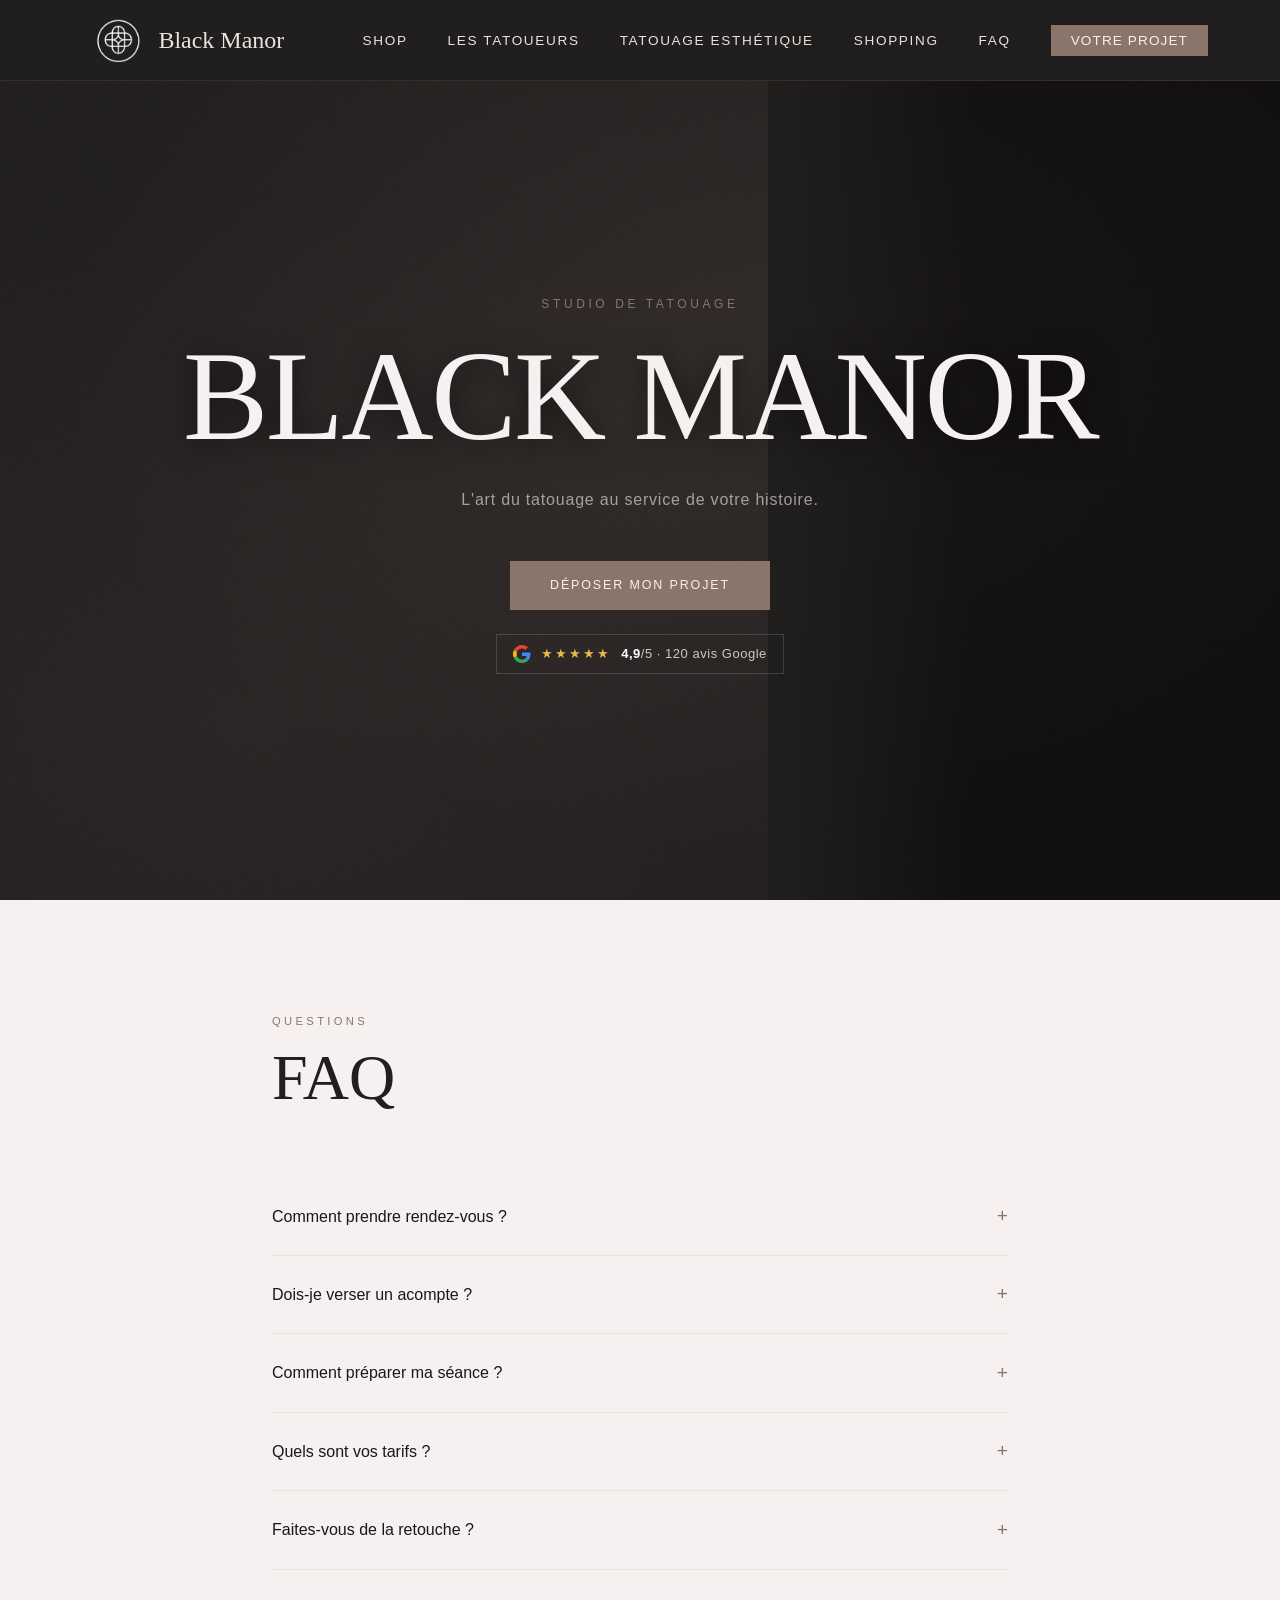
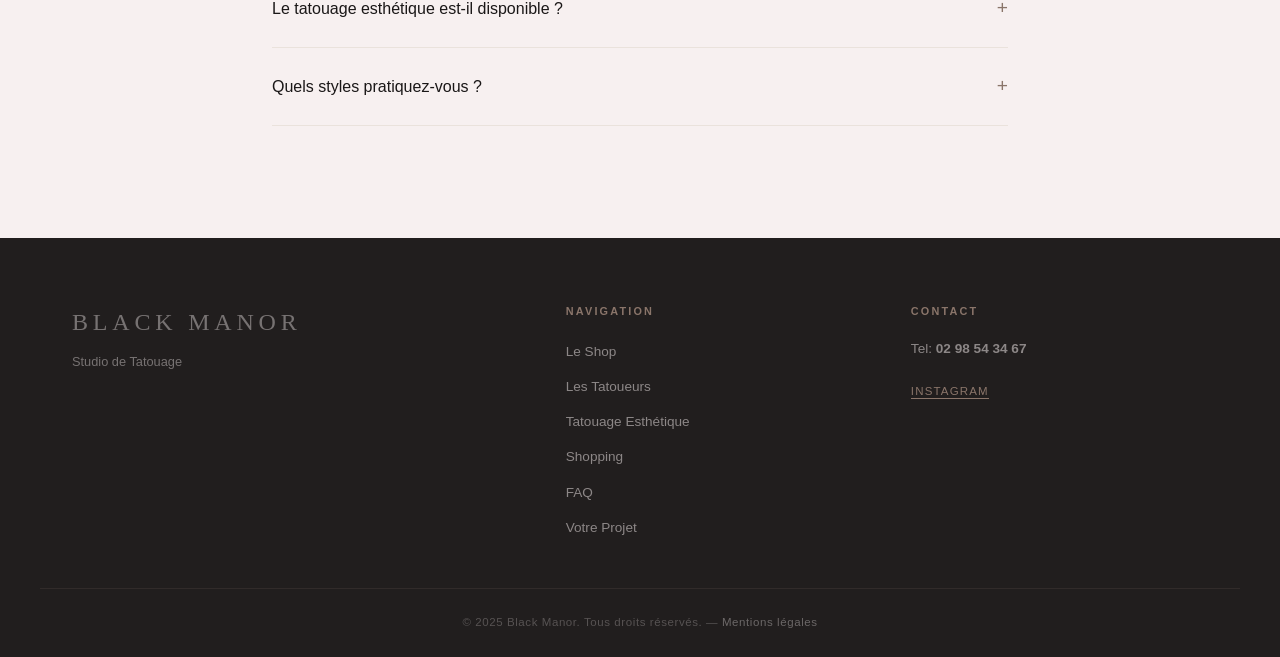
==== index.html @ 5462206b "correction index" ====
<!doctype html>
<html lang="fr">
  <head>
    <meta charset="UTF-8" />
    <meta name="viewport" content="width=device-width, initial-scale=1.0" />
    <title>Black Manor — Studio de Tatouage</title>
    <link rel="stylesheet" href="css/accueil.css" />
    <link rel="stylesheet" href="css/rating_index.css" />
    <link rel="stylesheet" href="css/faq.css" />
  </head>
  <body>
    <!-- NAVIGATION -->
    <header class="site-header">
      <nav class="navbar">
        <a href="#" class="logo">
          <img src="img/logo_tattoo.png" alt="logo" />
          <span>Black Manor</span>
        </a>
        <button class="burger" id="burger" aria-label="Menu">
          <span></span><span></span><span></span>
        </button>
        <ul class="nav-links" id="navLinks">
          <li><a href="pages/shop.html">Shop</a></li>
          <li>
            <a href="pages/artistes.html"
              >Les Tatoueurs <span class="arrow"></span
            ></a>
          </li>
          <li>
            <a href="pages/tats_esthetique.html"
              >Tatouage Esthétique <span class="arrow"></span
            ></a>
          </li>
          <li><a href="pages/shopping.html">Shopping</a></li>
          <li><a href="pages/faq.html">FAQ</a></li>
          <li>
            <a
              href="https://docs.google.com/forms/d/15QUQzQfMN9fujczWWhRgRu3iLxSu_pU35bTiFHL40kU/viewform
"
              class="nav-cta"
              >Votre Projet</a
            >
          </li>
        </ul>
      </nav>
    </header>

    <!-- HERO -->
    <section class="hero">
      <div class="hero-bg"></div>
      <div class="hero-image">
        <img src="/img/img_ex.png" alt="Tatouage Black Manor" />
      </div>
      <div class="hero-content">
        <p class="hero-sub">Studio de Tatouage</p>
        <h1 class="hero-title">BLACK MANOR</h1>
        <p class="hero-tagline">
          L'art du tatouage au service de votre histoire.
        </p>
        <a
          href="https://docs.google.com/forms/d/15QUQzQfMN9fujczWWhRgRu3iLxSu_pU35bTiFHL40kU/viewform"
          class="btn-primary"
          >Déposer mon projet</a
        >

        <div class="google-rating-wrap"></div>
        <!-- NOTE GOOGLE -->
        <a
          href="pages/shop.html"
          class="google-rating"
          aria-label="Note Google : 4,9 sur 5, 120 avis"
        >
          <svg viewBox="0 0 48 48" width="18" height="18" aria-hidden="true">
            <path
              fill="#EA4335"
              d="M24 9.5c3.5 0 6.6 1.2 9.1 3.6l6.8-6.8C35.9 2.4 30.4 0 24 0 14.6 0 6.5 5.4 2.6 13.2l7.9 6.1C12.4 13.6 17.7 9.5 24 9.5z"
            />
            <path
              fill="#4285F4"
              d="M46.5 24.5c0-1.6-.1-3.1-.4-4.5H24v9h12.7c-.6 3-2.3 5.5-4.8 7.2l7.5 5.8c4.4-4.1 7.1-10.1 7.1-17.5z"
            />
            <path
              fill="#FBBC05"
              d="M10.5 28.7c-.5-1.5-.8-3-.8-4.7s.3-3.2.8-4.7l-7.9-6.1C.9 16.5 0 20.1 0 24s.9 7.5 2.6 10.8l7.9-6.1z"
            />
            <path
              fill="#34A853"
              d="M24 48c6.5 0 11.9-2.1 15.9-5.8l-7.5-5.8c-2.1 1.4-4.8 2.3-8.4 2.3-6.3 0-11.6-4.1-13.5-9.8l-7.9 6.1C6.5 42.6 14.6 48 24 48z"
            />
          </svg>
          <span class="stars" aria-hidden="true">★★★★★</span>
          <span class="score"><strong>4,9</strong>/5 · 120 avis Google</span>
        </a>
      </div>
    </section>
    <!-- FAQ -->
    <section class="section" id="faq">
      <div class="container container-narrow">
        <div class="section-header">
          <span class="label">Questions</span>
          <h2>FAQ</h2>
        </div>
        <div class="faq-list">
          <details class="faq-item">
            <summary>Comment prendre rendez-vous ?</summary>
            <p>
              Pour prendre rendez-vous, remplissez notre formulaire projet sur
              le lien "Votre Projet".
            </p>
          </details>

          <details class="faq-item">
            <summary>Dois-je verser un acompte ?</summary>
            <p>
              Oui, un acompte est demandé lors de la confirmation du rendez-vous
              pour sécuriser votre créneau. Cet acompte est déduit du prix total
              de votre tatouage.
            </p>
          </details>

          <details class="faq-item">
            <summary>Comment préparer ma séance ?</summary>
            <p>
              Mangez bien avant votre séance, hydratez-vous, portez des
              vêtements confortables permettant l'accès à la zone à tatouer.
              Évitez l'alcool 24h avant.
            </p>
          </details>

          <details class="faq-item">
            <summary>Quels sont vos tarifs ?</summary>
            <p>
              Les tarifs varient selon la taille, la complexité et l'artiste
              choisi. Contactez-nous via le formulaire projet pour obtenir une
              estimation personnalisée. (Prix Minimum 90e retouche incluse)
            </p>
          </details>

          <details class="faq-item">
            <summary>Faites-vous de la retouche ?</summary>
            <p>
              Oui, une retouche gratuite est incluse dans les 3 mois suivant
              votre séance, sous réserve que les soins post-tatouage aient été
              respectés.
            </p>
          </details>

          <details class="faq-item">
            <summary>Le tatouage esthétique est-il disponible ?</summary>
            <p>
              Nos prestations esthétiques (Candy Lips, Taches de Rousseur,
              Grains de Beauté) seront disponibles prochainement. suivez-nous
              sur Instagram pour être informé(e) en avant-première.
            </p>
          </details>

          <details class="faq-item">
            <summary>Quels styles pratiquez-vous ?</summary>
            <p>
              Nous sommes polyvalent spécialisés en Fine Line, Black Work,
              Japonais, Réalisme,Pop Culture et projets personnalisés. Nos
              artistes sont ouverts à de nombreux styles — partagez-nous votre
              vision dans le formulaire projet.
            </p>
          </details>
        </div>
      </div>
    </section>

    <!-- FOOTER -->
    <footer class="site-footer">
      <div class="container footer-grid">
        <div class="footer-brand">
          <p class="logo-text">BLACK MANOR</p>
          <p>Studio de Tatouage</p>
        </div>
        <div class="footer-links">
          <h4>Navigation</h4>
          <ul>
            <li><a href="pages/shop.html">Le Shop</a></li>
            <li><a href="pages/artistes.html">Les Tatoueurs</a></li>
            <li>
              <a href="pages/tats_esthetique.html">Tatouage Esthétique</a>
            </li>
            <li><a href="pages/shopping.html">Shopping</a></li>
            <li><a href="pages/faq.html">FAQ</a></li>
            <li>
              <a
                href="https://docs.google.com/forms/d/15QUQzQfMN9fujczWWhRgRu3iLxSu_pU35bTiFHL40kU/viewform"
                >Votre Projet</a
              >
            </li>
          </ul>
        </div>
        <div class="footer-contact">
          <h4>Contact</h4>
          <p>
            <a>Tel: <strong>02 98 54 34 67</strong></a>
          </p>
          <div class="social-links">
            <a
              href="https://instagram.com/blackmanorttt"
              target="_blank"
              rel="noopener"
              >Instagram</a
            >
          </div>
        </div>
      </div>
      <div class="footer-bottom">
        <p>
          &copy; 2025 Black Manor. Tous droits réservés. —
          <a href="">Mentions légales</a>
        </p>
      </div>
    </footer>

    <script src="/js/main.js"></script>
  </body>
</html>
---- css/accueil.css ----
/* ================================================
   BLACK MANOR — Style Principal
   Palette: #211E1E · #382F2E · #8A756A · #F7F0F0
   ================================================ */

:root {
  --shadow-grey: #211e1e;
  --deep-mocha: #382f2e;
  --taupe: #8a756a;
  --snow: #f7f0f0;
  --snow-muted: #eae2dc;
  --text-dark: #1a1717;

  --font-display: "Cormorant Garamond", Georgia, serif;
  --font-body: "Jost", sans-serif;

  --transition: 0.3s ease;
  --max-width: 1200px;
}

*,
*::before,
*::after {
  box-sizing: border-box;
  margin: 0;
  padding: 0;
}

html {
  scroll-behavior: smooth;
}

body {
  font-family: var(--font-body);
  font-size: 16px;
  line-height: 1.7;
  color: var(--text-dark);
  background: var(--snow);
}

a {
  color: inherit;
  text-decoration: none;
  transition: opacity var(--transition);
}
a:hover {
  opacity: 0.7;
}
p strong,
a strong {
  font-weight: 700 !important;
}

/* ── LOGO ── */
.logo {
  font-family: var(--font-display);
  font-size: 1.5rem;
  display: flex;
  align-items: center;
  gap: 10px;
  color: var(--snow-muted);
  margin-left: 1rem;
}
.logo img {
  height: 60px;
  width: auto;
  display: block;
}

/* ── UTILITIES ── */
.container {
  max-width: var(--max-width);
  margin: 0 auto;
  padding: 0 2rem;
}
.container-narrow {
  max-width: 800px;
}

/* ── HEADER & NAV ── */
.site-header {
  position: fixed;
  top: 0;
  left: 0;
  right: 0;
  z-index: 100;
  background: rgba(33, 30, 30, 0.97);
  backdrop-filter: blur(12px);
  border-bottom: 1px solid rgba(138, 117, 106, 0.2);
}

.navbar {
  max-width: var(--max-width);
  margin: 0 auto;
  padding: 0 2rem;
  height: 80px;
  display: flex;
  align-items: center;
  justify-content: space-between;
}

.nav-links {
  list-style: none;
  display: flex;
  align-items: center;
  gap: 2.5rem;
}
.nav-links a {
  font-size: 0.85rem;
  letter-spacing: 0.12em;
  text-transform: uppercase;
  color: var(--snow-muted);
  font-weight: 300;
  transition: color var(--transition);
}
.nav-links a:hover {
  color: var(--snow);
  opacity: 1;
}

.nav-cta {
  background: var(--taupe) !important;
  color: var(--snow) !important;
  padding: 0.5rem 1.25rem;
  letter-spacing: 0.08em !important;
}
.nav-cta:hover {
  background: var(--deep-mocha) !important;
  opacity: 1 !important;
}

/* Burger */
.burger {
  display: none;
  flex-direction: column;
  gap: 5px;
  background: none;
  border: none;
  cursor: pointer;
  padding: 4px;
}
.burger span {
  display: block;
  width: 24px;
  height: 1.5px;
  background: var(--snow);
  transition: var(--transition);
}

/* ── HERO ── */
.hero {
  min-height: 100vh;
  display: flex;
  align-items: center;
  justify-content: center;
  position: relative;
  overflow: hidden;
  background: var(--shadow-grey);
  padding-top: 68px;
}
.hero-bg {
  position: absolute;
  inset: 0;
  background:
    radial-gradient(
      ellipse at 60% 40%,
      rgba(138, 117, 106, 0.15) 0%,
      transparent 65%
    ),
    radial-gradient(
      ellipse at 20% 80%,
      rgba(56, 47, 46, 0.4) 0%,
      transparent 50%
    );
}

/* Texture grain */
.hero-bg::after {
  content: "";
  position: absolute;
  inset: 0;
  background-image: url("data:image/svg+xml,%3Csvg viewBox='0 0 256 256' xmlns='http://www.w3.org/2000/svg'%3E%3Cfilter id='noise'%3E%3CfeTurbulence type='fractalNoise' baseFrequency='0.9' numOctaves='4' stitchTiles='stitch'/%3E%3C/filter%3E%3Crect width='100%25' height='100%25' filter='url(%23noise)' opacity='0.04'/%3E%3C/svg%3E");
  opacity: 0.4;
  pointer-events: none;
}

.hero-content {
  position: relative;
  z-index: 1;
  text-align: center;
  padding: 2rem;
  margin: 0 auto;
  animation: fadeInUp 1.2s ease both;
}

.hero-title {
  font-family: var(--font-display);
  font-size: clamp(4rem, 10vw, 9rem);
  font-weight: 300;
  line-height: 0.9;
  color: var(--snow);
  letter-spacing: -0.02em;
  margin-bottom: 2rem;
  white-space: nowrap;
  text-shadow: 0 4px 30px rgba(0, 0, 0, 0.6);
}

.hero-sub {
  font-family: var(--font-body);
  font-size: 0.75rem;
  letter-spacing: 0.3em;
  text-transform: uppercase;
  color: var(--taupe);
  margin-bottom: 1.5rem;
}

.hero-tagline {
  font-size: 1rem;
  font-weight: 200;
  color: rgba(247, 240, 240, 0.6);
  letter-spacing: 0.05em;
  margin-bottom: 3rem;
}

/* Image à droite */
.hero-image {
  position: absolute;
  top: 0;
  right: 0;
  width: 40%;
  height: 100%;
  z-index: 0;
}
.hero-image img {
  width: 100%;
  height: 100%;
  object-fit: cover;
  opacity: var(--hero-img-opacity, 0.5);
}
/* Fondu vers le fond sombre côté gauche */
.hero-image::before {
  content: "";
  position: absolute;
  inset: 0;
  background: linear-gradient(to right, var(--shadow-grey) 0%, transparent 40%);
  z-index: 1;
}

@keyframes fadeInUp {
  from {
    opacity: 0;
    transform: translateY(30px);
  }
  to {
    opacity: 1;
    transform: translateY(0);
  }
}

/* ── BUTTONS ── */
.btn-primary {
  display: inline-block;
  background: var(--taupe);
  color: var(--snow);
  padding: 0.85rem 2.5rem;
  font-family: var(--font-body);
  font-size: 0.78rem;
  font-weight: 400;
  letter-spacing: 0.15em;
  text-transform: uppercase;
  border: none;
  cursor: pointer;
  transition:
    background var(--transition),
    transform var(--transition);
}
.btn-primary:hover {
  background: var(--deep-mocha);
  opacity: 1;
  transform: translateY(-1px);
}

.btn-instagram {
  display: inline-flex;
  align-items: center;
  gap: 0.5rem;
  border: 1px solid var(--taupe);
  color: var(--taupe);
  padding: 0.5rem 1rem;
  font-size: 0.75rem;
  letter-spacing: 0.1em;
  transition: all var(--transition);
}
.btn-instagram:hover {
  background: var(--taupe);
  color: var(--snow);
  opacity: 1;
}

/* ── SECTIONS ── */
.section {
  padding: 7rem 0;
}
.section-dark {
  background: var(--shadow-grey);
  color: var(--snow);
}

.section-header {
  margin-bottom: 4rem;
}
.section-header.light h2 {
  color: var(--snow);
}

.label {
  display: block;
  font-size: 0.7rem;
  letter-spacing: 0.3em;
  text-transform: uppercase;
  color: var(--taupe);
  margin-bottom: 0.75rem;
}

.section-header h2 {
  font-family: var(--font-display);
  font-size: clamp(2.5rem, 5vw, 4rem);
  font-weight: 300;
  line-height: 1.1;
  color: var(--shadow-grey);
}

/* ── FOOTER ── */
.site-footer {
  background: var(--shadow-grey);
  color: var(--snow);
  padding: 4rem 0 0;
}
.footer-grid {
  display: grid;
  grid-template-columns: 1.5fr 1fr 1fr;
  gap: 3rem;
  padding-bottom: 3rem;
  border-bottom: 1px solid rgba(138, 117, 106, 0.15);
}
.footer-brand .logo-text {
  font-family: var(--font-display);
  font-size: 1.5rem;
  letter-spacing: 0.2em;
  margin-bottom: 0.5rem;
}
.footer-brand p {
  font-size: 0.8rem;
  color: rgba(247, 240, 240, 0.4);
  font-weight: 300;
}
.footer-links h4,
.footer-contact h4 {
  font-size: 0.68rem;
  letter-spacing: 0.2em;
  text-transform: uppercase;
  color: var(--taupe);
  margin-bottom: 1rem;
}
.footer-links ul {
  list-style: none;
  display: flex;
  flex-direction: column;
  gap: 0.5rem;
}
.footer-links ul li a,
.footer-contact p,
.footer-contact a {
  font-size: 0.85rem;
  font-weight: 300;
  color: rgba(247, 240, 240, 0.5);
  transition: color var(--transition);
}
.footer-links ul li a:hover,
.footer-contact a:hover {
  color: var(--snow);
  opacity: 1;
}
.social-links {
  margin-top: 1rem;
}
.social-links a {
  font-size: 0.72rem;
  letter-spacing: 0.1em;
  text-transform: uppercase;
  color: var(--taupe);
  border-bottom: 1px solid var(--taupe);
  padding-bottom: 1px;
}

.footer-bottom {
  padding: 1.5rem 2rem;
  text-align: center;
  font-size: 0.72rem;
  font-weight: 300;
  color: rgba(247, 240, 240, 0.25);
  letter-spacing: 0.05em;
}
.footer-bottom a {
  color: rgba(247, 240, 240, 0.35);
}
.footer-bottom a:hover {
  color: var(--snow);
  opacity: 1;
}

/* ── RESPONSIVE ── */
@media (max-width: 900px) {
  .artist-card {
    grid-template-columns: 1fr;
  }
  .artist-photo {
    max-width: 160px;
  }
  .footer-grid {
    grid-template-columns: 1fr 1fr;
  }
  .footer-brand {
    grid-column: 1 / -1;
  }
}

@media (max-width: 850px) {
  .nav-links {
    display: none;
    flex-direction: column;
    align-items: flex-start;
    position: fixed;
    top: 68px;
    left: 0;
    right: 0;
    background: var(--shadow-grey);
    padding: 2rem;
    gap: 1.5rem;
    border-bottom: 1px solid rgba(138, 117, 106, 0.2);
  }
  .nav-links.open {
    display: flex;
  }
  .burger {
    display: flex;
  }
  .logo {
    font-size: 1.25rem;
    margin-left: 0;
  }
  .logo span {
    white-space: nowrap;
  }
  .logo img {
    height: 44px;
  }
  .section {
    padding: 5rem 0;
  }

  /* Hero mobile */
  .hero {
    min-height: 100svh;
  }
  .hero-content {
    padding: 2rem 1.25rem;
  }
  .hero-title {
    font-size: clamp(3rem, 16vw, 5rem);
    line-height: 1;
    white-space: normal;
  }
  .hero-image {
    width: 100%;
    --hero-img-opacity: 0.25;
  }
  .hero-image::before {
    display: none;
  }
  .google-rating {
    max-width: 100%;
  }
}
---- css/rating_index.css ----
.google-rating {
  display: inline-flex;
  align-items: center;
  gap: 10px;
  margin-top: 0;
  padding: 8px 16px;
  border: 1px solid rgba(255, 255, 255, 0.15);
  color: #cfc8c4;
  font-size: 13px;
  letter-spacing: 0.04em;
  text-decoration: none;
  transition:
    border-color 0.2s,
    color 0.2s;
}
.google-rating-wrap {
  margin-top: 24px;
}

.google-rating:hover {
  border-color: #8a7469;
  color: #fff;
}
.google-rating .stars {
  color: #e7b84b;
  letter-spacing: 2px;
}
.google-rating strong {
  color: #fff;
  font-weight: 600;
}
---- css/faq.css ----
/* ── FAQ ── */
.faq-list {
  display: flex;
  flex-direction: column;
  gap: 0;
}
.faq-item {
  border-bottom: 1px solid var(--snow-muted);
  overflow: hidden;
}
.faq-item summary {
  padding: 1.4rem 0;
  font-size: 1rem;
  font-weight: 400;
  cursor: pointer;
  list-style: none;
  display: flex;
  justify-content: space-between;
  align-items: center;
  transition: color var(--transition);
}
.faq-item summary::-webkit-details-marker {
  display: none;
}
.faq-item summary::after {
  content: "+";
  font-size: 1.2rem;
  color: var(--taupe);
  transition: transform var(--transition);
}
.faq-item[open] summary::after {
  transform: rotate(45deg);
}
.faq-item summary:hover {
  color: var(--taupe);
}
.faq-item p {
  padding: 0 0 1.4rem;
  font-size: 0.92rem;
  font-weight: 300;
  color: var(--text-muted);
  line-height: 1.8;
}
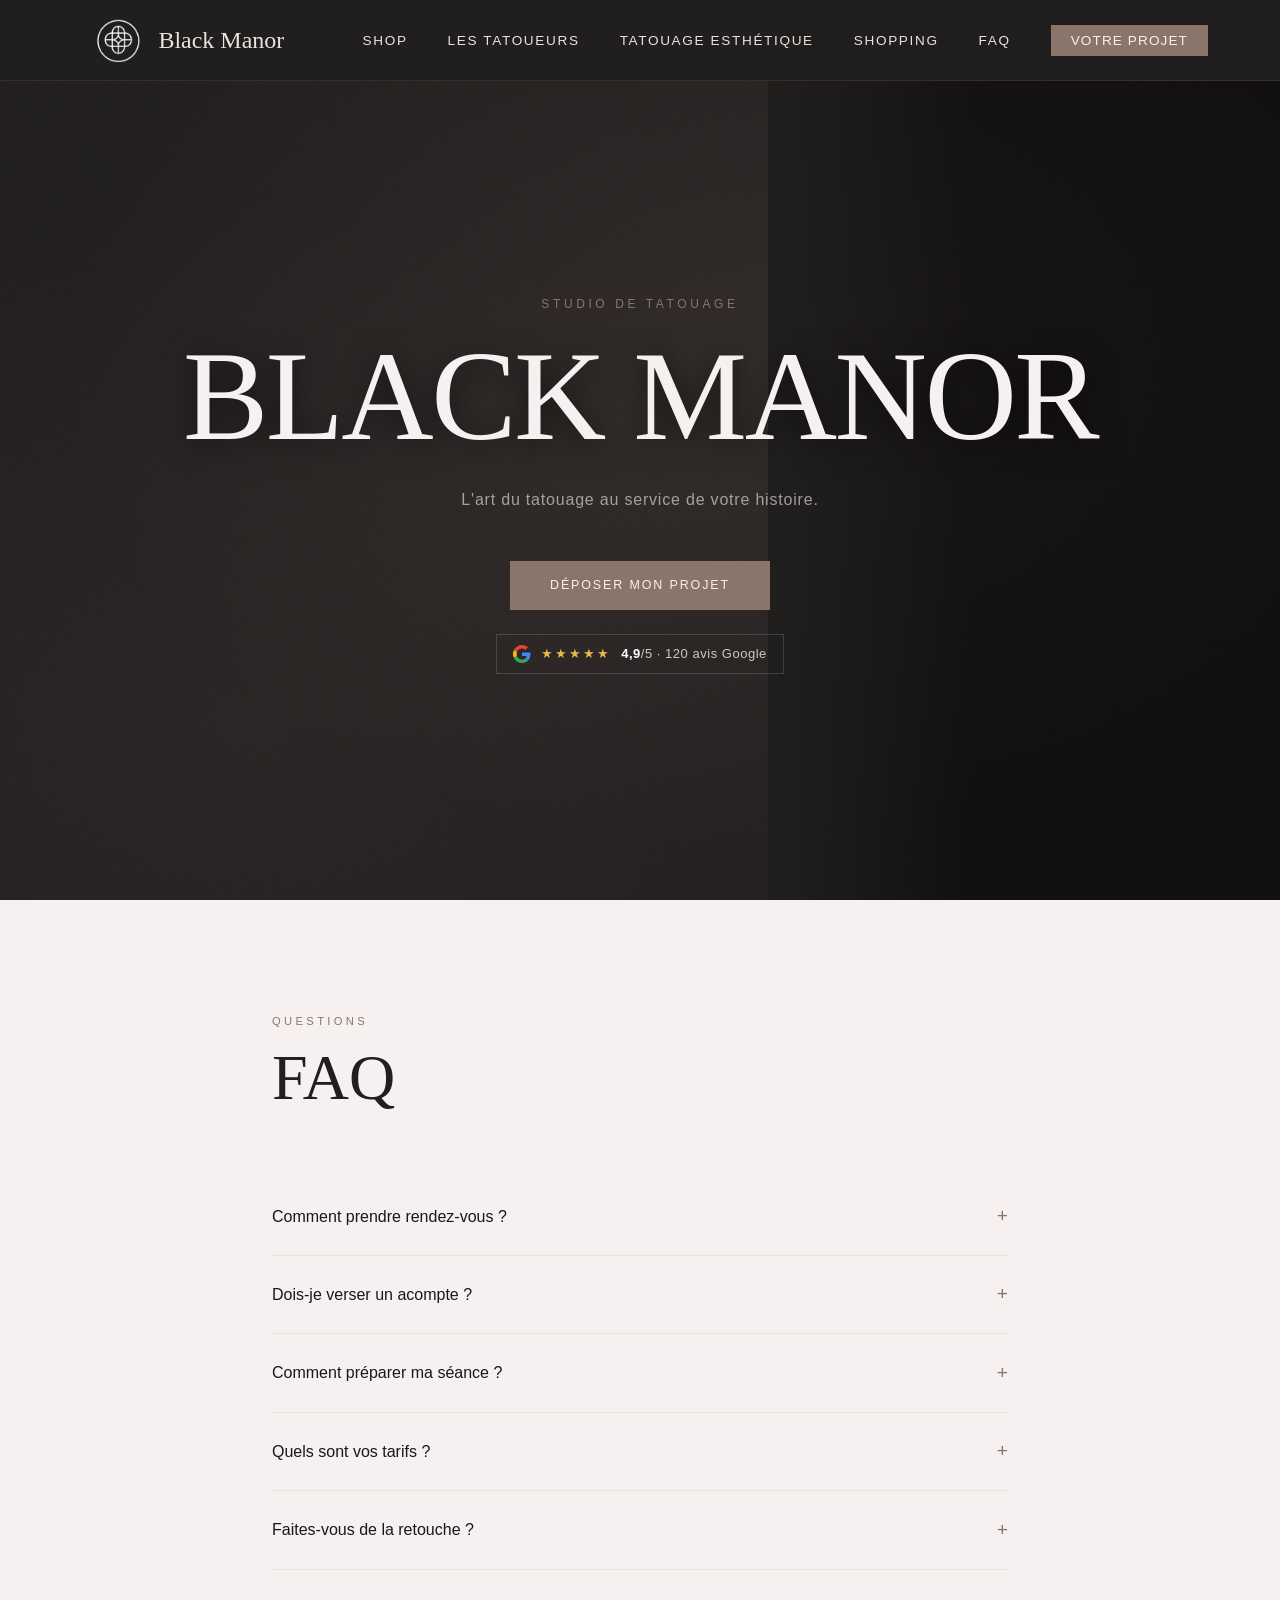
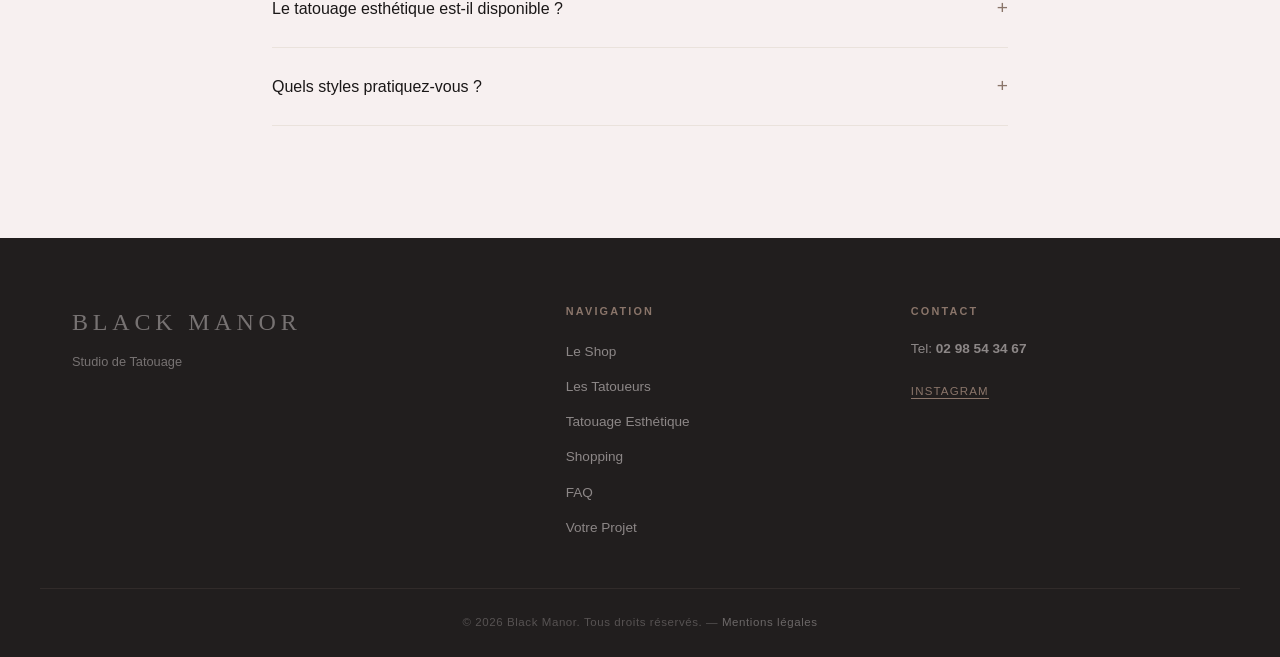
==== commit 2312ccbc: "v2" ====
--- a/index.html
+++ b/index.html
@@ -209,7 +209,7 @@
       </div>
       <div class="footer-bottom">
         <p>
-          &copy; 2025 Black Manor. Tous droits réservés. —
+          &copy; 2026 Black Manor. Tous droits réservés. —
           <a href="">Mentions légales</a>
         </p>
       </div>
--- a/css/accueil.css
+++ b/css/accueil.css
@@ -128,7 +128,29 @@
   background: var(--deep-mocha) !important;
   opacity: 1 !important;
 }
-
+.nav-links a:not(.nav-cta) {
+  position: relative;
+  padding-bottom: 4px;
+}
+
+.nav-links a:not(.nav-cta)::after {
+  content: "";
+  position: absolute;
+  left: 0;
+  bottom: 0;
+  width: 100%;
+  height: 1px;
+  background: var(--taupe);
+  transform: scaleX(0);
+  transform-origin: right;
+  transition: transform var(--transition);
+}
+
+.nav-links a:not(.nav-cta):hover::after,
+.nav-links a.active::after {
+  transform: scaleX(1);
+  transform-origin: left;
+}
 /* Burger */
 .burger {
   display: none;
